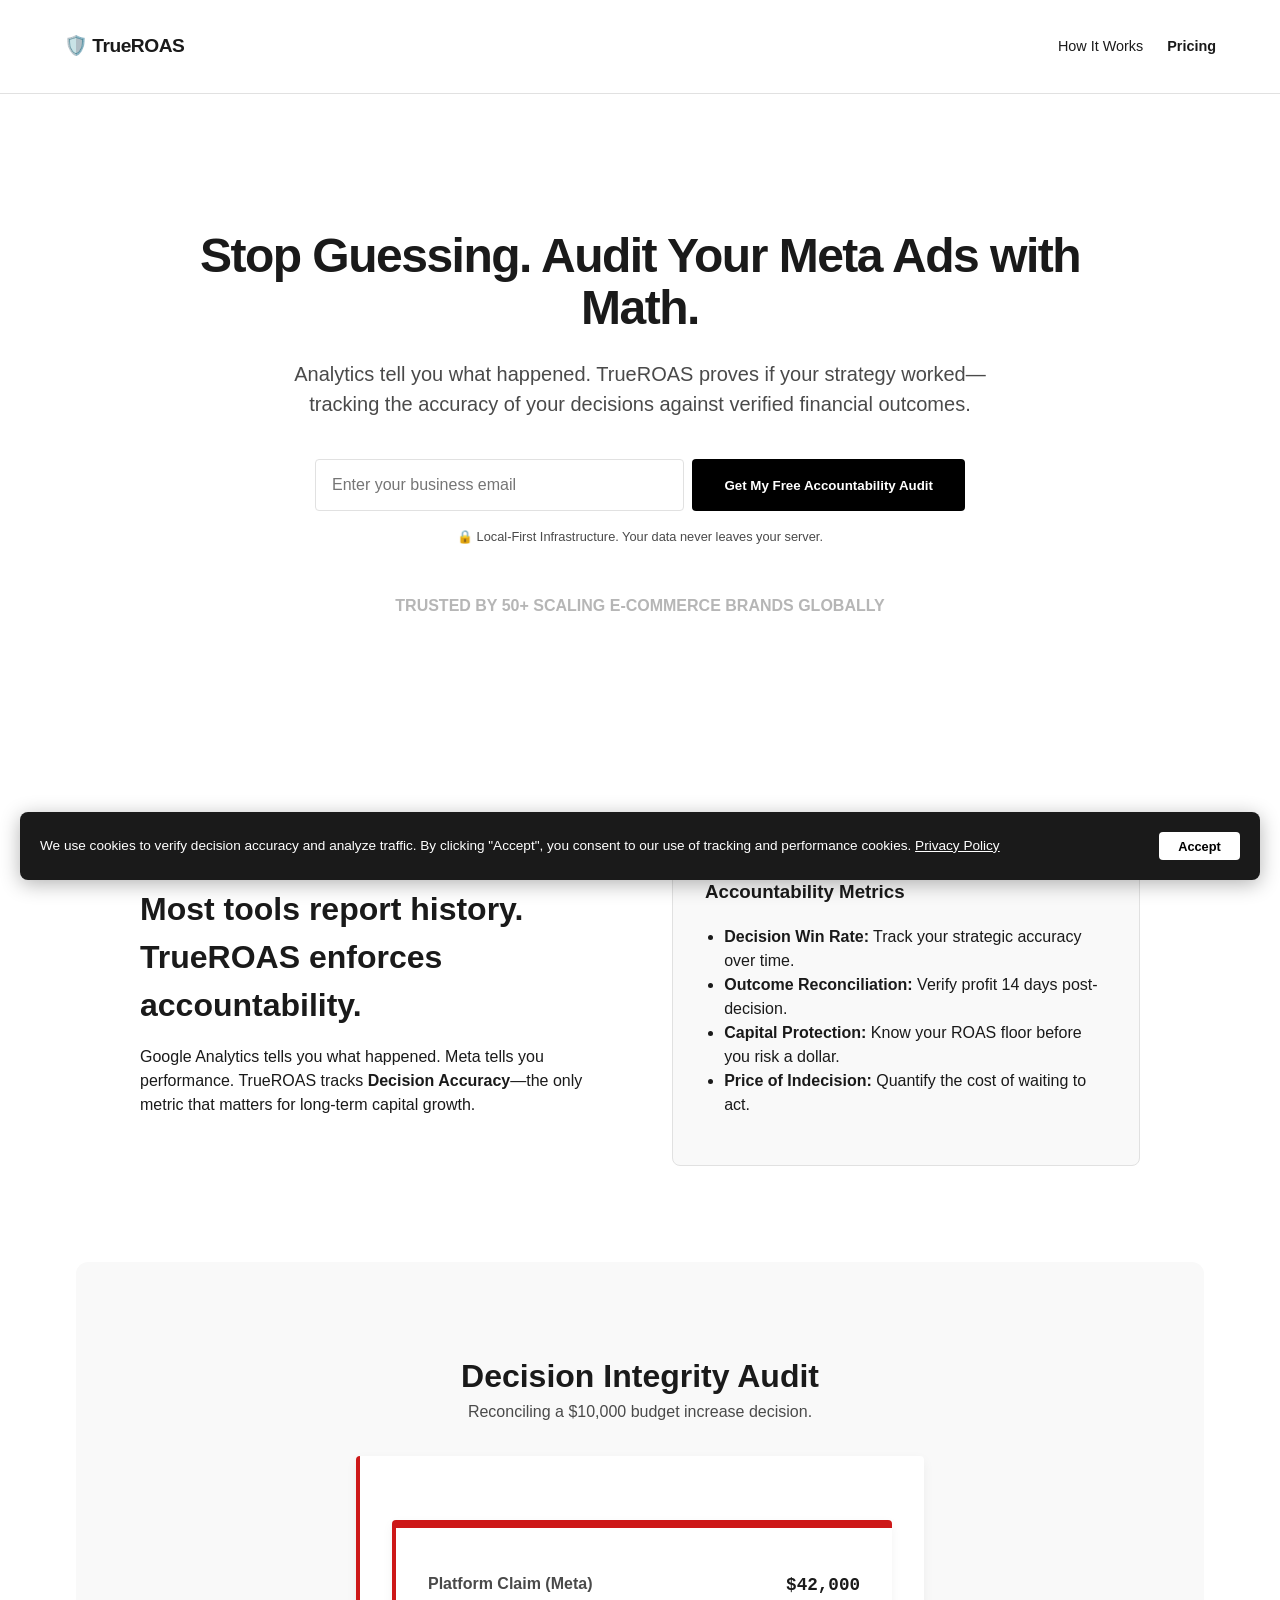
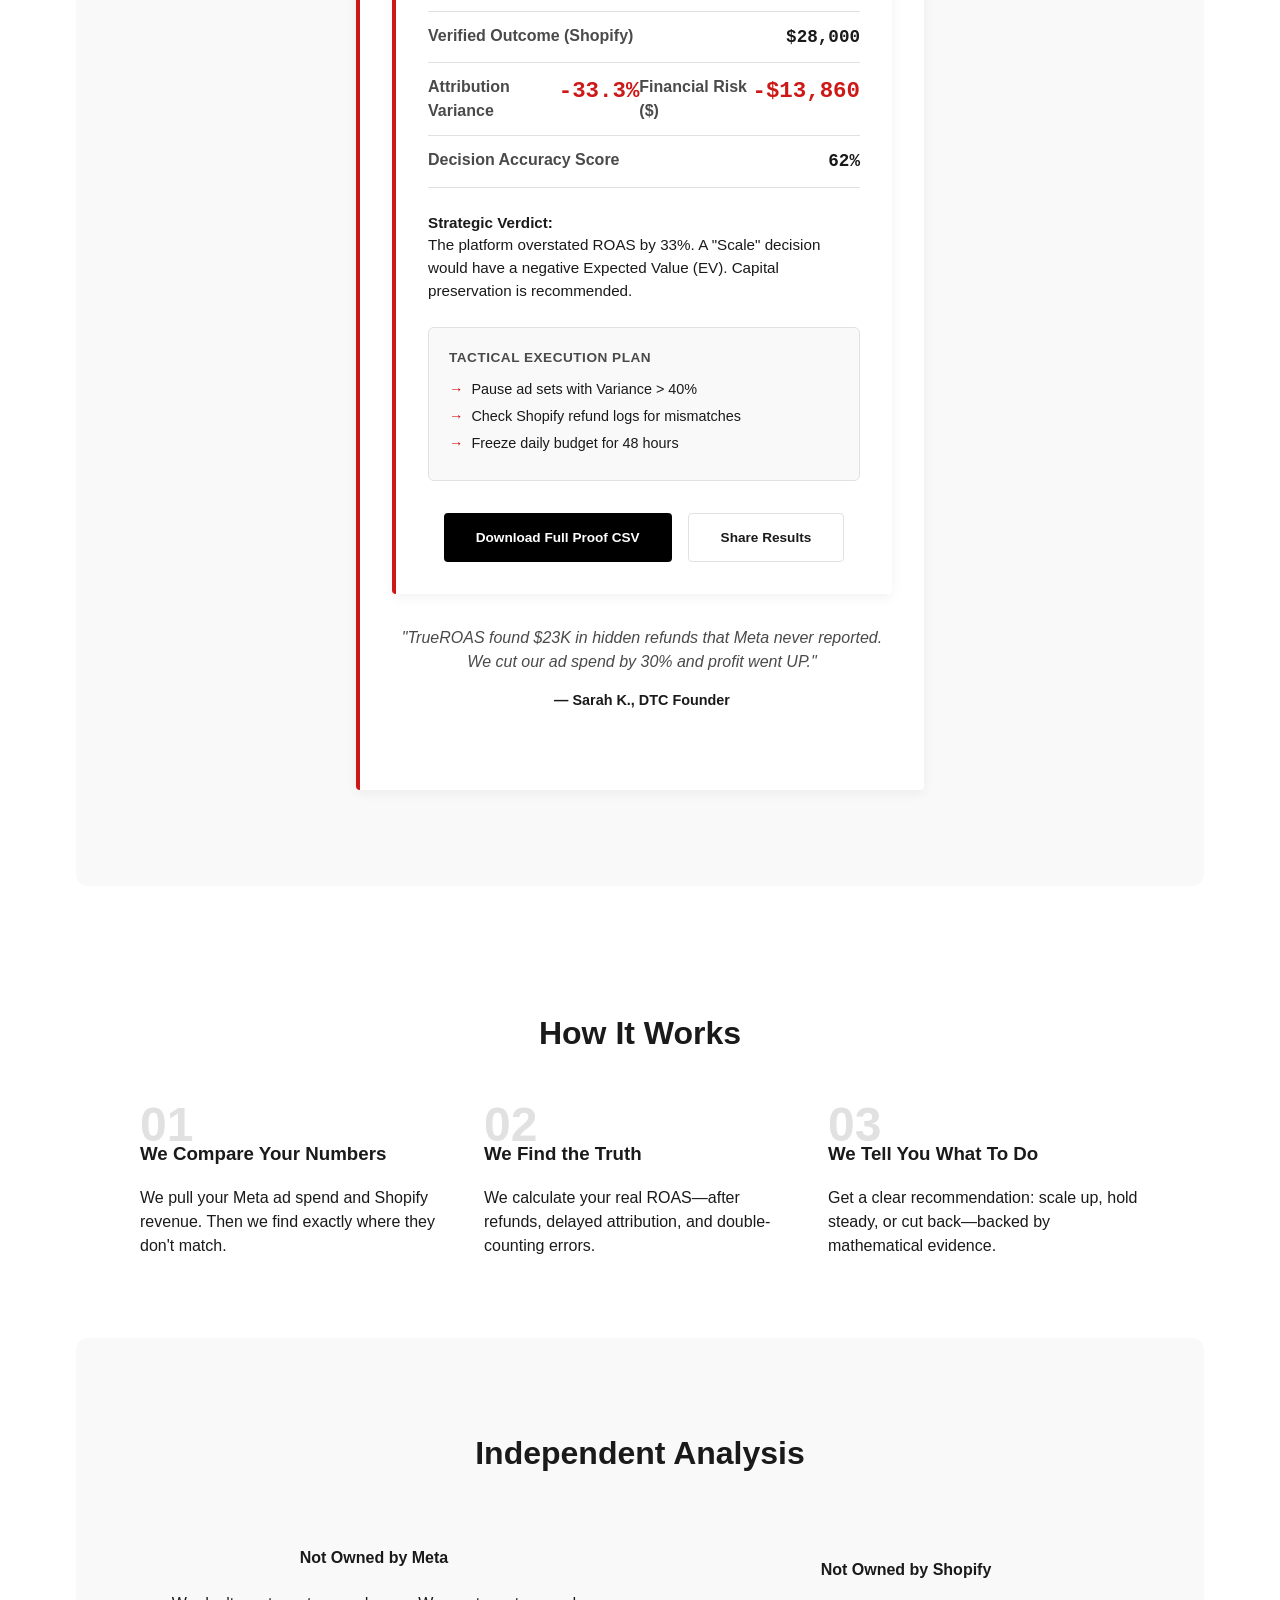
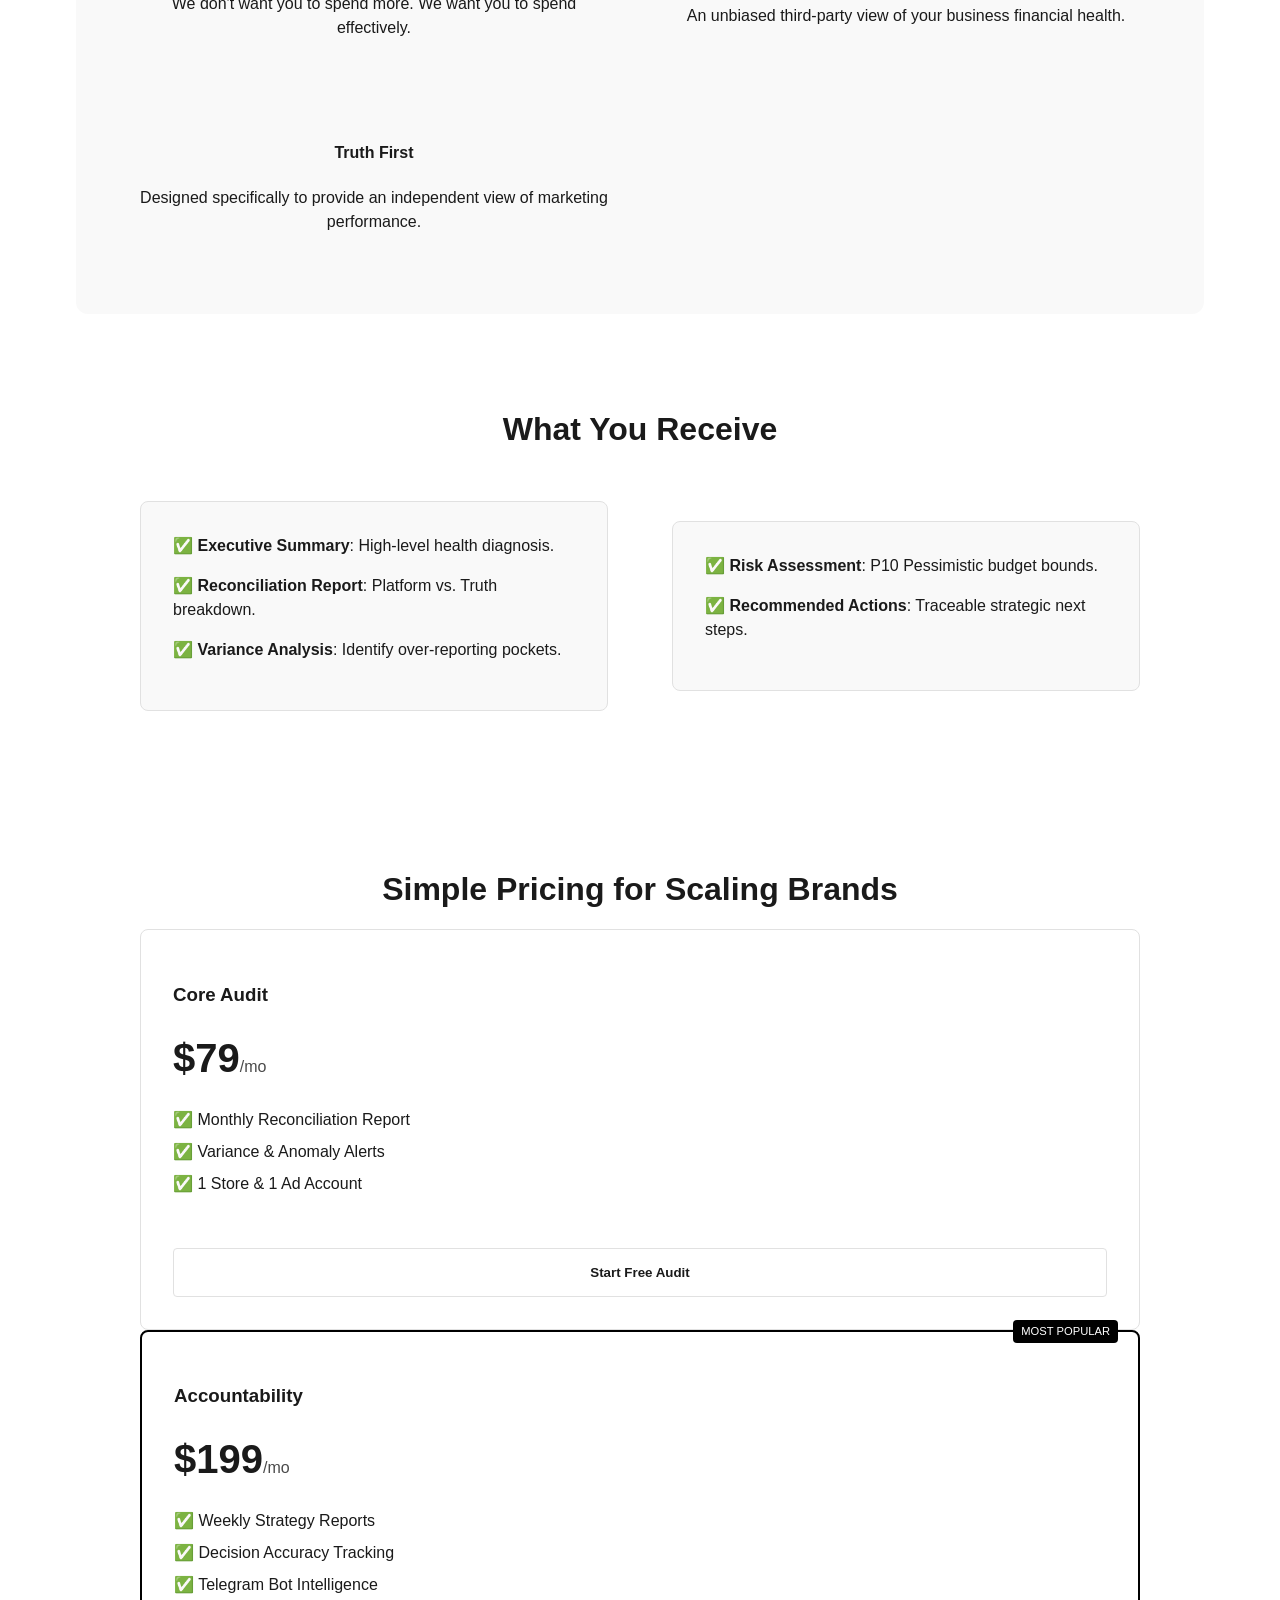
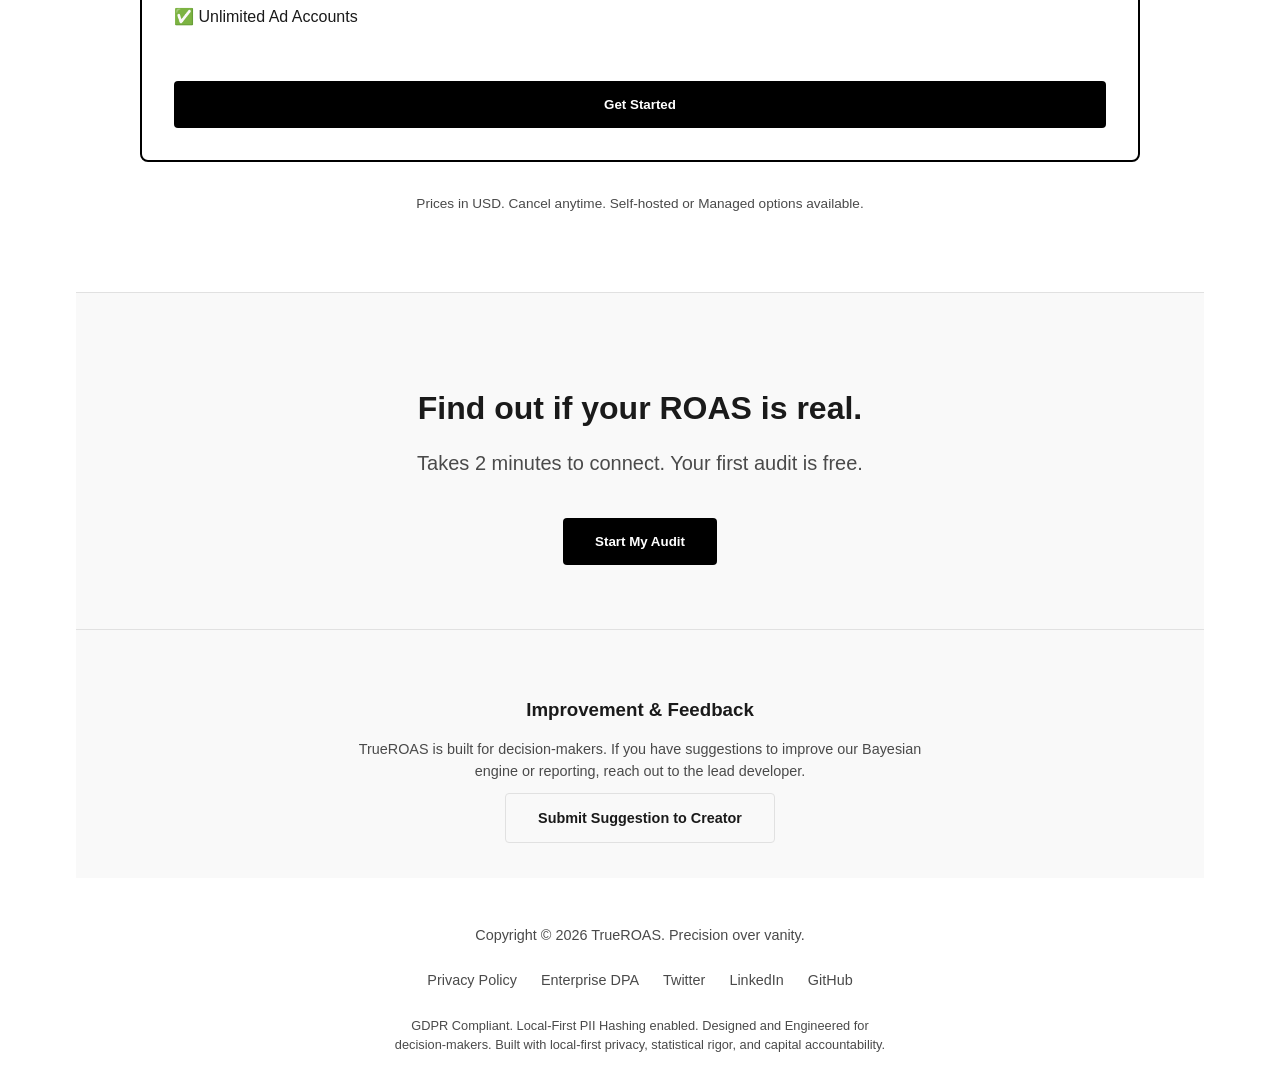
==== index.html @ 0bc37738 "Update TrueROAS v1.2" ====
<!DOCTYPE html>
<html lang="en">
<head>
    <meta charset="UTF-8">
    <meta name="viewport" content="width=device-width, initial-scale=1.0">
    <title>TrueROAS | Verify Your Strategic Decisions</title>
    <!-- Analytics: Plausible/GA Placeholder -->
    <script defer data-domain="trueroas.com" src="https://plausible.io/js/script.js"></script>
    <style>
        :root {
            --bg: #ffffff;
            --text: #1a1a1a;
            --subtext: #4a4a4a;
            --primary: #000000;
            --accent: #cd1818;
            --border: #e1e1e1;
            --gray-light: #f9f9f9;
        }
        body {
            font-family: -apple-system, BlinkMacSystemFont, "Segoe UI", Roboto, Helvetica, Arial, sans-serif;
            line-height: 1.5;
            color: var(--text);
            margin: 0;
            padding: 0;
            -webkit-font-smoothing: antialiased;
        }
        header {
            padding: 2rem 5%;
            display: flex;
            justify-content: space-between;
            align-items: center;
            border-bottom: 1px solid var(--border);
        }
        .logo { font-weight: 800; font-size: 1.2rem; letter-spacing: -0.5px; }
        section { padding: 4rem 5%; max-width: 1000px; margin: 0 auto; }
        
        /* Hero */
        .hero { text-align: center; padding: 6rem 5%; }
        h1 { font-size: 3rem; font-weight: 800; letter-spacing: -1.5px; line-height: 1.1; margin-bottom: 1.5rem; }
        .subheadline { font-size: 1.25rem; color: var(--subtext); max-width: 700px; margin: 0 auto 2.5rem; }

        /* CTA Form Styles */
        .cta-form { display: flex; gap: 0.5rem; justify-content: center; max-width: 650px; margin: 0 auto; flex-wrap: wrap; }
        .cta-form input { padding: 1rem; border: 1px solid var(--border); border-radius: 4px; flex: 1; min-width: 280px; font-size: 1rem; }
        .btn { padding: 1rem 2rem; font-weight: 600; text-decoration: none; border-radius: 4px; transition: all 0.2s; border: none; cursor: pointer; }
        .btn-primary { background: var(--primary); color: white; }
        .btn-secondary { border: 1px solid var(--border); color: var(--text); background: transparent; }
        .btn:disabled { opacity: 0.5; cursor: not-allowed; }
        .trust-line { font-size: 0.8rem; color: var(--subtext); margin-top: 1rem; }

        /* Trusted Logos */
        .logos-grid { display: flex; gap: 3rem; justify-content: center; align-items: center; opacity: 0.4; margin: 3rem 0; flex-wrap: wrap; font-weight: 700; color: var(--subtext); }
        
        /* Problem/Solution */
        .grid { display: grid; grid-template-columns: 1fr 1fr; gap: 4rem; align-items: center; }
        .card { background: var(--gray-light); padding: 2rem; border-radius: 8px; border: 1px solid var(--border); }
        h2 { font-size: 2rem; font-weight: 700; margin-bottom: 1rem; }
        
        /* Audit Sample */
        .audit-box { border-left: 4px solid var(--accent); padding-left: 2rem; margin: 2rem 0; }
        .metric-row { display: flex; justify-content: space-between; padding: 0.75rem 0; border-bottom: 1px solid var(--border); }
        .metric-label { font-weight: 600; color: var(--subtext); }
        .metric-value { font-family: monospace; font-size: 1.1rem; font-weight: 700; }
        .risk-medium { color: #b45309; }

        /* How it works */
        .steps { display: grid; grid-template-columns: repeat(auto-fit, minmax(250px, 1fr)); gap: 2rem; }
        .step { position: relative; }
        .step-num { font-weight: 800; color: var(--border); font-size: 3rem; position: absolute; top: -1rem; left: 0; z-index: -1; }
        .step-content { padding-top: 1rem; }

        /* Footer */
        .final-cta { text-align: center; background: var(--gray-light); border-top: 1px solid var(--border); }
        footer { text-align: center; padding: 2rem; color: var(--subtext); font-size: 0.9rem; }

        /* Pricing */
        .pricing-card { border: 1px solid var(--border); padding: 2rem; border-radius: 8px; text-align: left; }
        .pricing-card.featured { border: 2px solid var(--primary); position: relative; }
        .badge { background: var(--primary); color: white; padding: 0.2rem 0.5rem; font-size: 0.7rem; border-radius: 4px; position: absolute; top: -12px; right: 20px; }
        .price { font-size: 2.5rem; font-weight: 800; margin: 1rem 0; }
        .price span { font-size: 1rem; font-weight: 400; color: var(--subtext); }

        /* Tactical Steps Card */
        .tactical-card { background: var(--gray-light); padding: 1.25rem; border-radius: 6px; margin-top: 1.5rem; border: 1px solid var(--border); text-align: left; }
        .tactical-card h4 { margin: 0 0 0.75rem 0; font-size: 0.85rem; text-transform: uppercase; letter-spacing: 0.5px; color: var(--subtext); }
        .tactical-list { list-style: none; padding: 0; margin: 0; }
        .tactical-list li { margin-bottom: 0.5rem; font-size: 0.9rem; display: flex; gap: 0.5rem; line-height: 1.3; }
        .tactical-list li::before { content: "→"; color: var(--accent); font-weight: bold; }

        @media (max-width: 768px) {
            h1 { font-size: 2.2rem; }
            .grid { grid-template-columns: 1fr; gap: 2rem; }
            section { padding: 3rem 5%; }
            .cta-form { flex-direction: column; }
            .cta-form input { flex: 1 1 100%; }
        }

        /* Export Modal */
        .modal {
            display: none;
            position: fixed;
            z-index: 1000;
            left: 0;
            top: 0;
            width: 100%;
            height: 100%;
            background-color: rgba(0,0,0,0.6);
            align-items: center;
            justify-content: center;
            backdrop-filter: blur(4px);
        }
        .modal-content {
            background-color: var(--bg);
            max-width: 400px;
            width: 90%;
            padding: 2rem;
            border-radius: 8px;
            box-shadow: 0 10px 25px rgba(0,0,0,0.2);
        }
        .modal-content h3 { margin-top: 0; margin-bottom: 0.5rem; }
        .modal-content select {
            width: 100%;
            padding: 0.8rem;
            margin: 1.5rem 0;
            border: 1px solid var(--border);
            border-radius: 4px;
            font-size: 1rem;
        }
        /* Cookie Consent UI */
        .cookie-banner {
            position: fixed;
            bottom: 20px;
            left: 20px;
            right: 20px;
            background: #1a1a1a;
            color: #fff;
            padding: 1.25rem;
            border-radius: 8px;
            display: none;
            z-index: 2000;
            justify-content: space-between;
            align-items: center;
            box-shadow: 0 4px 20px rgba(0,0,0,0.3);
        }
    </style>
</head>
<body>
    <header>
        <div class="logo">🛡️ TrueROAS</div>
        <nav style="display: flex; gap: 1.5rem; align-items: center;">
            <a href="#how-it-works" style="text-decoration: none; color: var(--text); font-size: 0.9rem;">How It Works</a>
            <a href="#pricing" style="text-decoration: none; color: var(--text); font-weight: 600; font-size: 0.9rem;">Pricing</a>
        </nav>
    </header>

    <!-- SECTION 1: HERO -->
    <section class="hero">
        <h1 id="hero-headline">Can You Prove Your Last Scaling Decision Was Right?</h1>
        <p class="subheadline">Analytics tell you what happened. TrueROAS proves if your strategy worked—tracking the accuracy of your decisions against verified financial outcomes.</p>
        
        <form class="cta-form" onsubmit="handleLead(event)">
            <input type="email" id="leadEmail" placeholder="Enter your business email" required>
            <button type="submit" class="btn btn-primary">Get My Free Accountability Audit</button>
        </form>
        <p class="trust-line">🔒 Local-First Infrastructure. Your data never leaves your server.</p>

        <div class="logos-grid">
            <span>TRUSTED BY 50+ SCALING E-COMMERCE BRANDS GLOBALLY</span>
        </div>
    </section>

    <!-- SECTION 2 & 3: PROBLEM/SOLUTION -->
    <section>
        <div class="grid">
            <div>
                <h2>Most tools report history.<br>TrueROAS enforces accountability.</h2>
                <p>Google Analytics tells you what happened. Meta tells you performance. TrueROAS tracks <strong>Decision Accuracy</strong>—the only metric that matters for long-term capital growth.</p>
            </div>
            <div class="card">
                <h3>Accountability Metrics</h3>
                <ul style="padding-left: 1.2rem;">
                    <li><strong>Decision Win Rate:</strong> Track your strategic accuracy over time.</li>
                    <li><strong>Outcome Reconciliation:</strong> Verify profit 14 days post-decision.</li>
                    <li><strong>Capital Protection:</strong> Know your ROAS floor before you risk a dollar.</li>
                    <li><strong>Price of Indecision:</strong> Quantify the cost of waiting to act.</li>
                </ul>
            </div>
        </div>
    </section>

    <!-- SECTION 4: SAMPLE RECONCILIATION -->
    <section style="background: var(--gray-light); border-radius: 12px; margin-top: 2rem; margin-bottom: 2rem;">
        <h2 style="text-align: center;">Decision Integrity Audit</h2>
        <p style="text-align: center; color: var(--subtext); margin-top: -1rem; margin-bottom: 2rem;">Reconciling a $10,000 budget increase decision.</p>
        <div class="audit-box" style="max-width: 500px; margin: 2rem auto; background: white; padding: 2rem; border-radius: 4px; box-shadow: 0 4px 12px rgba(0,0,0,0.05);">
        <div id="auditBox" class="audit-box" style="max-width: 500px; margin: 2rem auto; background: white; padding: 2rem; border-radius: 4px; box-shadow: 0 4px 12px rgba(0,0,0,0.05); border-top: 8px solid var(--accent);">
            <div class="metric-row">
                <span class="metric-label">Platform Claim (Meta)</span>
                <span class="metric-value">$42,000</span>
            </div>
            <div class="metric-row">
                <span class="metric-label">Verified Outcome (Shopify)</span>
                <span class="metric-value">$28,000</span>
            </div>
            <div class="metric-row">
                <span class="metric-label">Attribution Variance</span>
                <span class="metric-value" style="color: var(--accent); font-size: 1.4rem;">-33.3%</span>
                <span class="metric-label">Financial Risk ($)</span>
                <span class="metric-value" style="color: var(--accent); font-size: 1.4rem;">-$13,860</span>
            </div>
            <div class="metric-row">
                <span class="metric-label">Decision Accuracy Score</span>
                <span class="metric-value">62%</span>
            </div>
            <div style="margin-top: 1.5rem; font-size: 0.95rem;">
                <strong>Strategic Verdict:</strong><br>
                The platform overstated ROAS by 33%. A "Scale" decision would have a negative Expected Value (EV). Capital preservation is recommended.
            </div>

            <div class="tactical-card">
                <h4>Tactical Execution Plan</h4>
                <ul class="tactical-list">
                    <li>Pause ad sets with Variance > 40%</li>
                    <li>Check Shopify refund logs for mismatches</li>
                    <li>Freeze daily budget for 48 hours</li>
                </ul>
            </div>

            <div style="margin-top: 2rem; display: flex; gap: 1rem; justify-content: center;">
                <button id="btnAudit" onclick="openExportModal(event, 'audit')" class="btn btn-primary" style="font-size: 0.85rem;">Download Full Proof CSV</button>
                <button onclick="shareAudit()" class="btn btn-secondary" style="font-size: 0.85rem; background: white;">Share Results</button>
            </div>
        </div>
        <div style="max-width: 600px; margin: 0 auto; text-align: center; padding-bottom: 2rem;">
            <p style="font-style: italic; color: var(--subtext);">"TrueROAS found $23K in hidden refunds that Meta never reported. We cut our ad spend by 30% and profit went UP."</p>
            <p style="font-weight: 600; font-size: 0.9rem;">— Sarah K., DTC Founder</p>
        </div>
    </section>

    <!-- SECTION 5: HOW IT WORKS -->
    <section>
        <h2 style="text-align: center; margin-bottom: 3rem;">How It Works</h2>
        <div class="steps">
            <div class="step">
                <span class="step-num">01</span>
                <div class="step-content">
                    <h3>We Compare Your Numbers</h3>
                    <p>We pull your Meta ad spend and Shopify revenue. Then we find exactly where they don't match.</p>
                </div>
            </div>
            <div class="step">
                <span class="step-num">02</span>
                <div class="step-content">
                    <h3>We Find the Truth</h3>
                    <p>We calculate your real ROAS—after refunds, delayed attribution, and double-counting errors.</p>
                </div>
            </div>
            <div class="step">
                <span class="step-num">03</span>
                <div class="step-content">
                    <h3>We Tell You What To Do</h3>
                    <p>Get a clear recommendation: scale up, hold steady, or cut back—backed by mathematical evidence.</p>
                </div>
            </div>
        </div>
    </section>

    <!-- SECTION: TRUST & INDEPENDENCE -->
    <section style="background: var(--gray-light); text-align: center; border-radius: 12px;">
        <h2>Independent Analysis</h2>
        <div class="grid" style="margin-top: 3rem;">
            <div>
                <h4>Not Owned by Meta</h4>
                <p>We don't want you to spend more. We want you to spend effectively.</p>
            </div>
            <div>
                <h4>Not Owned by Shopify</h4>
                <p>An unbiased third-party view of your business financial health.</p>
            </div>
            <div>
                <h4>Truth First</h4>
                <p>Designed specifically to provide an independent view of marketing performance.</p>
            </div>
        </div>
    </section>

    <!-- SECTION 6: WHAT YOU RECEIVE -->
    <section>
        <h2 style="text-align: center;">What You Receive</h2>
        <div class="grid" style="margin-top: 3rem;">
            <div class="card">
                <ul style="list-style: none; padding: 0; margin: 0;">
                    <li style="margin-bottom: 1rem;">✅ <strong>Executive Summary</strong>: High-level health diagnosis.</li>
                    <li style="margin-bottom: 1rem;">✅ <strong>Reconciliation Report</strong>: Platform vs. Truth breakdown.</li>
                    <li style="margin-bottom: 1rem;">✅ <strong>Variance Analysis</strong>: Identify over-reporting pockets.</li>
                </ul>
            </div>
            <div class="card">
                <ul style="list-style: none; padding: 0; margin: 0;">
                    <li style="margin-bottom: 1rem;">✅ <strong>Risk Assessment</strong>: P10 Pessimistic budget bounds.</li>
                    <li style="margin-bottom: 1rem;">✅ <strong>Recommended Actions</strong>: Traceable strategic next steps.</li>
                </ul>
            </div>
        </div>
    </section>

    <!-- SECTION: PRICING -->
    <section id="pricing" style="text-align: center;">
        <h2>Simple Pricing for Scaling Brands</h2>
        <div class="pricing-grid">
            <div class="pricing-card">
                <h3>Core Audit</h3>
                <div class="price">$79<span>/mo</span></div>
                <ul style="list-style: none; padding: 0; line-height: 2;">
                    <li>✅ Monthly Reconciliation Report</li>
                    <li>✅ Variance & Anomaly Alerts</li>
                    <li>✅ 1 Store & 1 Ad Account</li>
                </ul>
                <button onclick="createCheckoutSession('core')" class="btn btn-secondary" style="width: 100%; margin-top: 2rem;">Start Free Audit</button>
            </div>
            <div class="pricing-card featured">
                <div class="badge">MOST POPULAR</div>
                <h3>Accountability</h3>
                <div class="price">$199<span>/mo</span></div>
                <ul style="list-style: none; padding: 0; line-height: 2;">
                    <li>✅ Weekly Strategy Reports</li>
                    <li>✅ Decision Accuracy Tracking</li>
                    <li>✅ Telegram Bot Intelligence</li>
                    <li>✅ Unlimited Ad Accounts</li>
                </ul>
                <button onclick="createCheckoutSession('accountability')" class="btn btn-primary" style="width: 100%; margin-top: 2rem;">Get Started</button>
            </div>
        </div>
        <p style="margin-top: 2rem; color: var(--subtext); font-size: 0.85rem;">Prices in USD. Cancel anytime. Self-hosted or Managed options available.</p>
    </section>

    <!-- SECTION 7: FINAL CTA -->
    <section class="final-cta">
        <h2>Find out if your ROAS is real.</h2>
        <p class="subheadline">Takes 2 minutes to connect. Your first audit is free.</p>
        <button onclick="window.scrollTo({top: 0, behavior: 'smooth'})" class="btn btn-primary">Start My Audit</button>
    </section>

    <!-- SECTION: DEVELOPER FEEDBACK -->
    <section id="feedback" style="padding: 3rem 5%; text-align: center; border-top: 1px solid var(--border); background: var(--gray-light);">
        <h3 style="margin-bottom: 0.5rem;">Improvement & Feedback</h3>
        <p style="color: var(--subtext); font-size: 0.9rem; margin-bottom: 1.5rem; max-width: 600px; margin-left: auto; margin-right: auto;">
            TrueROAS is built for decision-makers. If you have suggestions to improve our Bayesian engine or reporting, reach out to the lead developer.
        </p>
        <a href="mailto:dev@trueroas.com?subject=TrueROAS%20Feature%20Suggestion" class="btn btn-secondary" style="font-size: 0.9rem;">Submit Suggestion to Creator</a>
    </section>

    <!-- GDPR Cookie Consent Banner -->
    <div id="cookieBanner" class="cookie-banner">
        <div style="font-size: 0.85rem; max-width: 80%;">
            We use cookies to verify decision accuracy and analyze traffic. By clicking "Accept", you consent to our use of tracking and performance cookies. 
            <a href="/privacy" style="color: #fff; text-decoration: underline;">Privacy Policy</a>
        </div>
        <button onclick="acceptCookies()" class="btn btn-primary" style="padding: 0.4rem 1.2rem; font-size: 0.8rem; background: #fff; color: #000;">Accept</button>
    </div>

    <footer>
        <p>Copyright © 2026 TrueROAS. Precision over vanity.</p>
        <div style="display: flex; gap: 1.5rem; justify-content: center; margin: 1.5rem 0;">
            <a href="/privacy" style="color: var(--subtext); text-decoration: none;">Privacy Policy</a>
            <a href="/dpa" style="color: var(--subtext); text-decoration: none;">Enterprise DPA</a>
            <a href="#" style="color: var(--subtext); text-decoration: none;">Twitter</a>
            <a href="#" style="color: var(--subtext); text-decoration: none;">LinkedIn</a>
            <a href="#" style="color: var(--subtext); text-decoration: none;">GitHub</a>
        </div>
        <p style="font-size: 0.8rem; color: var(--subtext); max-width: 500px; margin: 0 auto;">
            GDPR Compliant. Local-First PII Hashing enabled.
            Designed and Engineered for decision-makers. Built with local-first privacy, statistical rigor, and capital accountability.
        </p>
    </footer>

    <!-- Export Modal -->
    <div id="exportModal" class="modal">
        <div class="modal-content">
            <h3>Select Data Range</h3>
            <p style="color: var(--subtext); font-size: 0.9rem;">Choose the lookback period for your audit export.</p>
            <select id="exportDays">
                <option value="7">Last 7 Days</option>
                <option value="14">Last 14 Days</option>
                <option value="30">Last 30 Days</option>
                <option value="90" selected>Last 90 Days</option>
            </select>
            <div style="display: flex; gap: 1rem; justify-content: flex-end;">
                <button onclick="closeExportModal()" class="btn btn-secondary" style="padding: 0.6rem 1.2rem; cursor: pointer;">Cancel</button>
                <button id="confirmExport" class="btn btn-primary" style="padding: 0.6rem 1.2rem; cursor: pointer;">Download</button>
            </div>
        </div>
    </div>

    <script>
        // Simple A/B Testing Logic
        const variations = [
            "Can You Prove Your Last Scaling Decision Was Right?",
            "Stop Guessing. Audit Your Meta Ads with Math."
        ];
        const selectedVariant = Math.floor(Math.random() * variations.length);
        document.getElementById('hero-headline').innerText = variations[selectedVariant];
        
        if(window.plausible) {
            plausible('ABTest', { props: { variant: `v${selectedVariant + 1}` } });
        }

        const modal = document.getElementById('exportModal');
        const confirmBtn = document.getElementById('confirmExport');
        const daysSelect = document.getElementById('exportDays');
        let currentType = '';

        function openExportModal(e, type) {
            e.preventDefault();
            currentType = type;
            modal.style.display = 'flex';
        }

        function closeExportModal() {
            modal.style.display = 'none';
        }

        async function handleLead(e) {
            e.preventDefault();
            const emailInput = document.getElementById('leadEmail');
            const btn = e.target.querySelector('button');
            
            btn.disabled = true;
            btn.textContent = 'Processing...';

            try {
                const response = await fetch('/api/v1/leads/', {
                    method: 'POST',
                    headers: { 'Content-Type': 'application/json' },
                    body: JSON.stringify({ email: emailInput.value })
                });
                if (response.ok) {
                    const data = await response.json();
                    alert(data.message || "Success! Check your inbox for the connection link.");
                    // qualification logic
                    if (emailInput.value.includes('.agency') || emailInput.value.includes('ceo@')) {
                        console.log("High-intent enterprise lead detected.");
                    }
                } else {
                    throw new Error();
                }
            } catch (err) {
                alert("Connection failed. Please ensure the backend is running.");
            } finally {
                btn.disabled = false;
                btn.textContent = 'Run Decision Accountability Audit';
            }
        }

        confirmBtn.onclick = async () => {
            const days = daysSelect.value;
            const endpoint = currentType === 'audit' ? '/api/v1/export/detailed-audit-csv' : '/api/v1/export/meta-capi-csv';
            
            confirmBtn.disabled = true;
            confirmBtn.textContent = 'Generating...';

            try {
                const response = await fetch(`${endpoint}?days=${days}`);
                if (!response.ok) throw new Error('Export failed');
                
                const blob = await response.blob();
                const url = window.URL.createObjectURL(blob);
                const a = document.createElement('a');
                a.href = url;
                a.download = `trueroas-${currentType}-${days}d.csv`;
                document.body.appendChild(a);
                a.click();
                a.remove();
                closeExportModal();
            } catch (err) {
                alert("Export failed. Please ensure the backend is running and your tenant ID is valid.");
            } finally {
                confirmBtn.disabled = false;
                confirmBtn.textContent = 'Download';
            }
        };

        window.onclick = (event) => {
            if (event.target == modal) closeExportModal();
        };

        // Helper to generate a unique ID for new prospects
        function getOrCreateProspectId() {
            let prospectId = localStorage.getItem('trueroas_prospect_id');
            if (!prospectId) {
                prospectId = 'prospect_' + Math.random().toString(36).substring(2, 15);
                localStorage.setItem('trueroas_prospect_id', prospectId);
            }
            return prospectId;
        }

        async function createCheckoutSession(planType) {
            const tenantId = getOrCreateProspectId(); // Use a unique prospect ID
            try {
                const response = await fetch(`/api/v1/payments/create-checkout-session?plan_type=${planType}&tenant_id=${tenantId}`, {
                    method: 'POST',
                    headers: { 'Content-Type': 'application/json' }
                });
                if (response.ok) {
                    const data = await response.json();
                    window.location.href = data.url; // Redirect to Stripe Checkout
                } else {
                    const errorData = await response.json();
                    alert(`Failed to create checkout session: ${errorData.detail || 'Unknown error'}`);
                }
            } catch (error) {
                alert("Payment service temporarily unavailable. Please try again later.");
            }
        }

        async function shareAudit() {
            const auditSummary = `🛡️ TrueROAS Audit Finding:
- Meta ROAS: 4.2x
- Financial ROAS: 2.8x
- Variance: 33%
- Risk: MEDIUM

Recommendation: Investigate attribution overlap before increasing spend.

Tactical Plan:
1. Pause ad sets with Variance > 40%
2. Check Shopify refund logs
3. Freeze budget for 48h`;

            if (navigator.share) {
                try {
                    await navigator.share({
                        title: 'TrueROAS Audit Finding',
                        text: auditSummary,
                        url: window.location.href
                    });
                } catch (err) {
                    if (err.name !== 'AbortError') console.error('Share failed:', err);
                }
            } else {
                try {
                    await navigator.clipboard.writeText(auditSummary);
                    alert("Audit findings copied to clipboard!");
                } catch (err) {
                    alert("Could not copy to clipboard. Please copy the text manually.");
                }
            }
        }

        // Cookie Consent logic
        function acceptCookies() {
            localStorage.setItem('cookieConsent', 'true');
            document.getElementById('cookieBanner').style.display = 'none';
        }
        if (!localStorage.getItem('cookieConsent')) {
            document.getElementById('cookieBanner').style.display = 'flex';
        }
    </script>
</body>
</html>
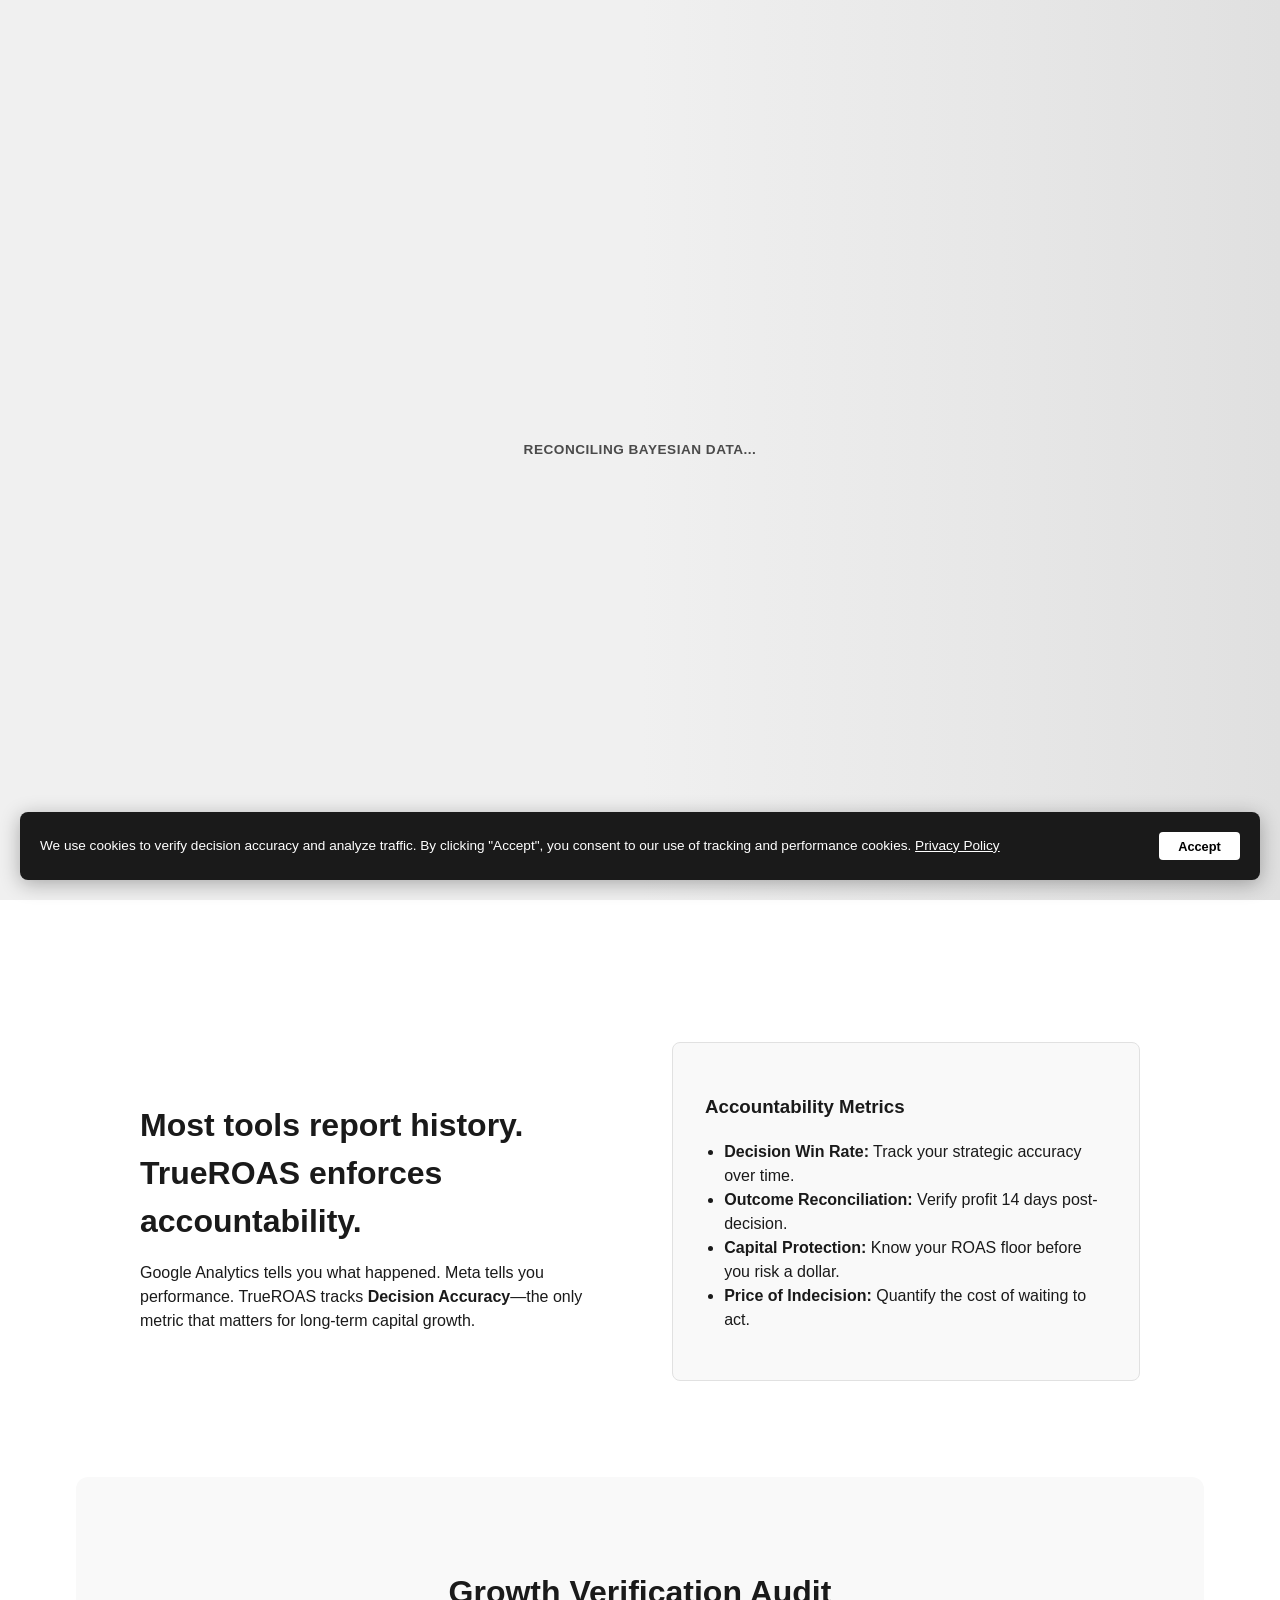
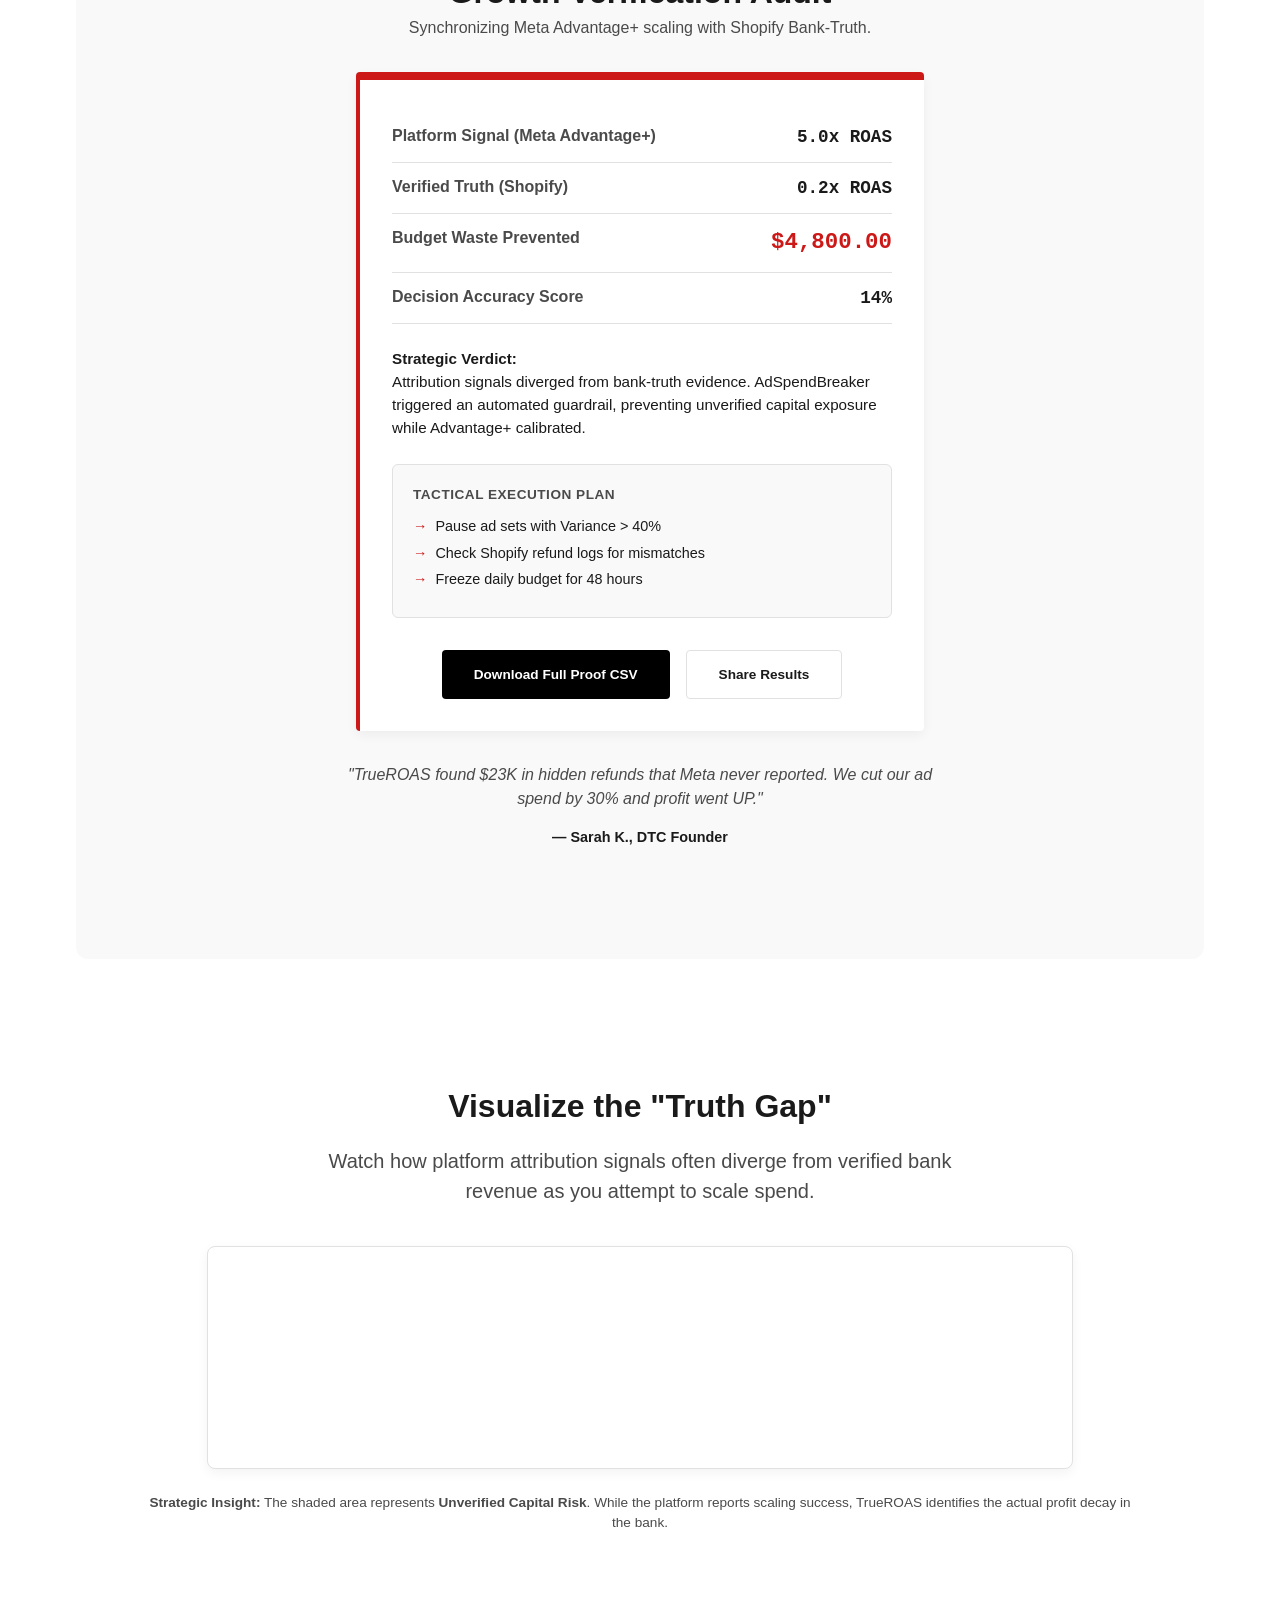
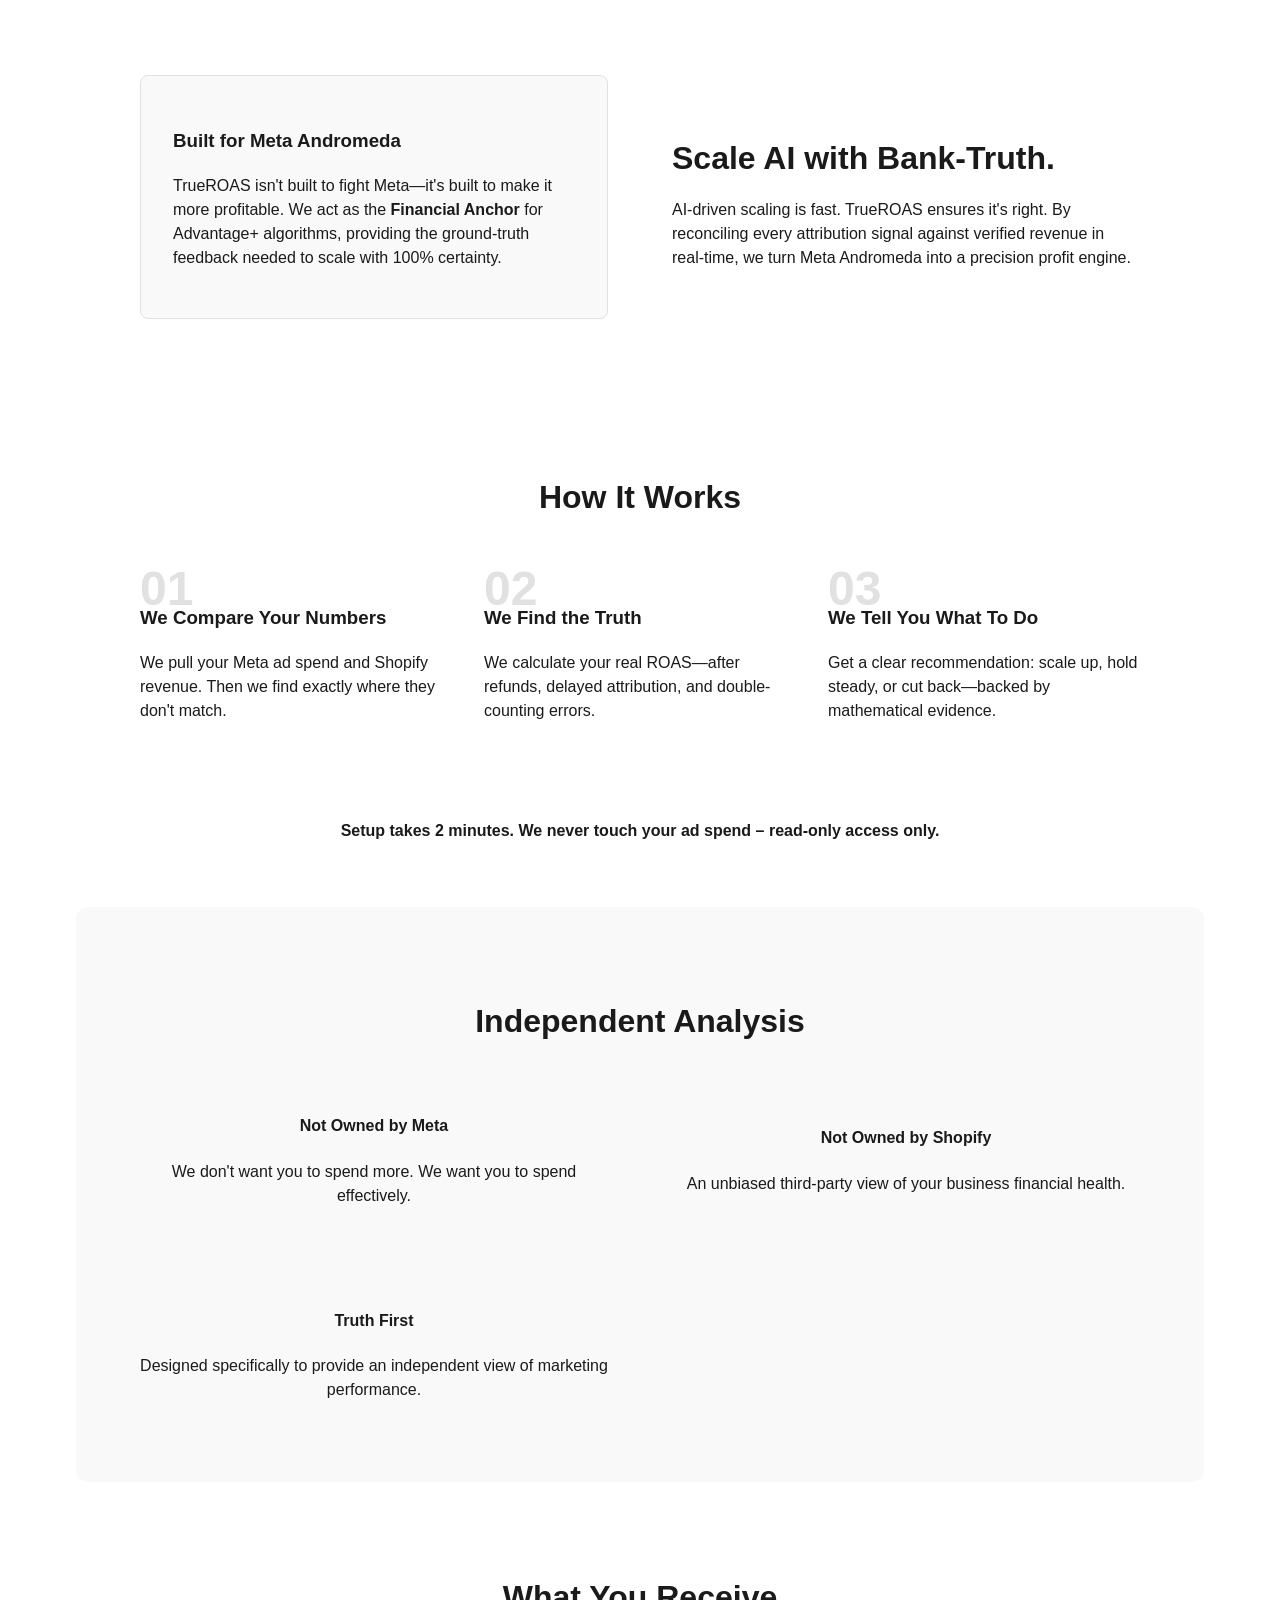
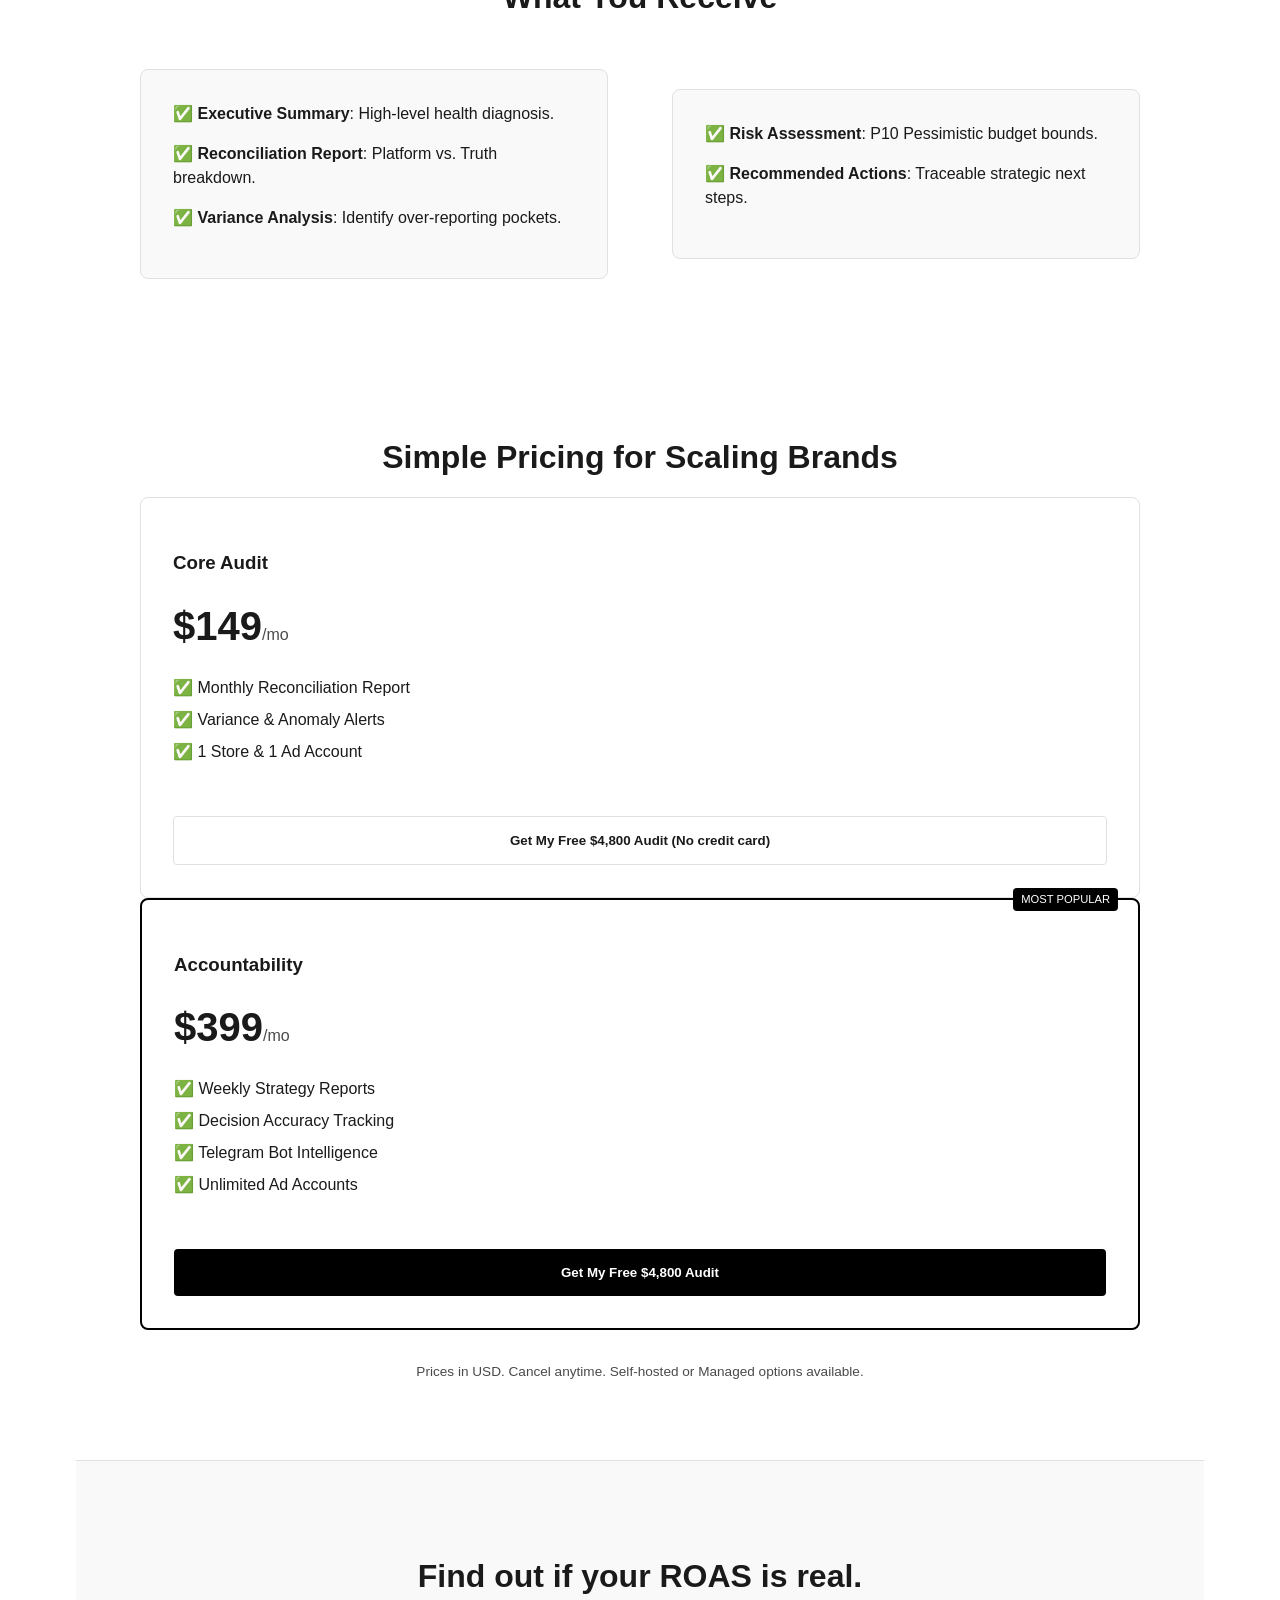
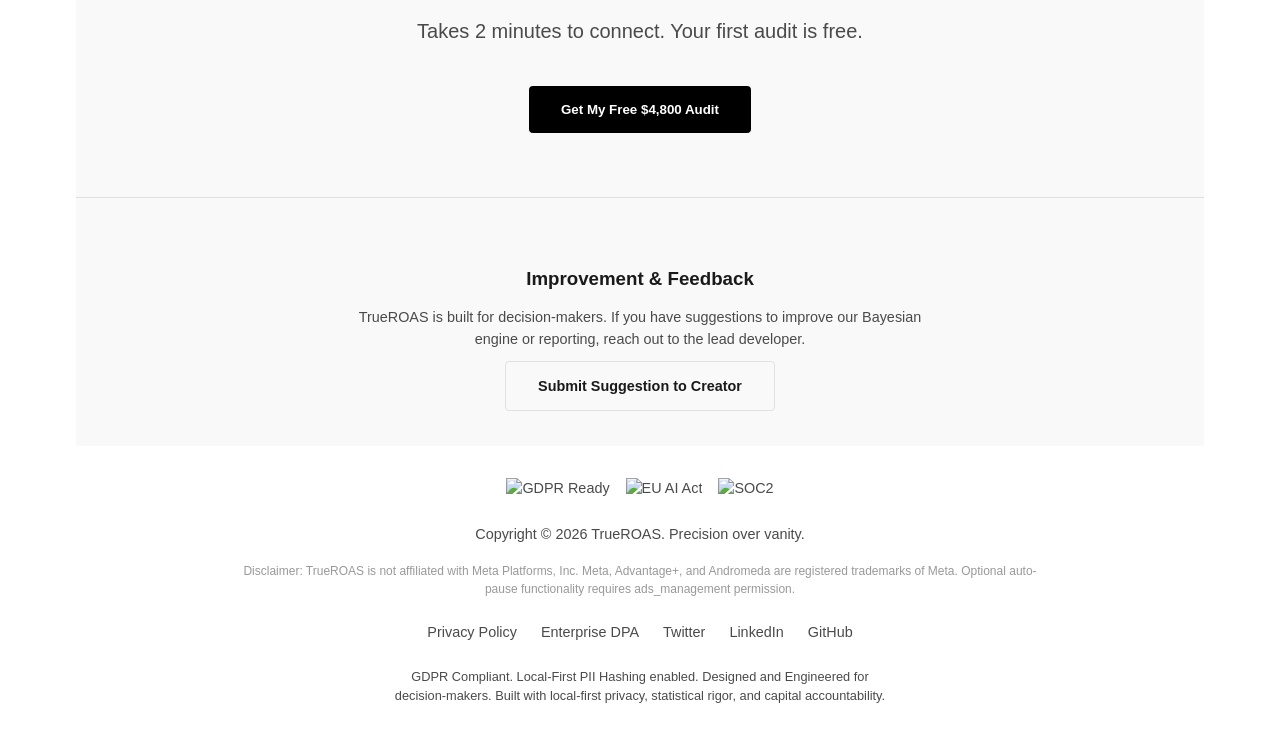
==== commit 67996713: "chore: remove obsolete debug scripts and error logs from root" ====
--- a/index.html
+++ b/index.html
@@ -6,6 +6,10 @@
     <title>TrueROAS | Verify Your Strategic Decisions</title>
     <!-- Analytics: Plausible/GA Placeholder -->
     <script defer data-domain="trueroas.com" src="https://plausible.io/js/script.js"></script>
+    <!-- Lightweight Charting: Chart.js -->
+    <script src="https://cdn.jsdelivr.net/npm/chart.js"></script>
+    <!-- Chart.js Annotation Plugin -->
+    <script src="https://cdn.jsdelivr.net/npm/chartjs-plugin-annotation@2.2.1"></script>
     <style>
         :root {
             --bg: #ffffff;
@@ -142,6 +146,24 @@
             align-items: center;
             box-shadow: 0 4px 20px rgba(0,0,0,0.3);
         }
+        /* Skeleton Loader Styles */
+        .skeleton-loader {
+            position: absolute;
+            top: 0; left: 0; right: 0; bottom: 0;
+            background: #f0f0f0;
+            display: flex;
+            align-items: center;
+            justify-content: center;
+            z-index: 10;
+            border-radius: 8px;
+        }
+        .skeleton-shimmer {
+            width: 100%; height: 100%;
+            background: linear-gradient(90deg, #f0f0f0 25%, #e0e0e0 50%, #f0f0f0 75%);
+            background-size: 200% 100%;
+            animation: shimmer 1.5s infinite;
+        }
+        @keyframes shimmer { 0% { background-position: 200% 0; } 100% { background-position: -200% 0; } }
     </style>
 </head>
 <body>
@@ -155,17 +177,25 @@
 
     <!-- SECTION 1: HERO -->
     <section class="hero">
-        <h1 id="hero-headline">Can You Prove Your Last Scaling Decision Was Right?</h1>
-        <p class="subheadline">Analytics tell you what happened. TrueROAS proves if your strategy worked—tracking the accuracy of your decisions against verified financial outcomes.</p>
+        <div style="background: var(--gray-light); color: var(--subtext); padding: 0.5rem 1rem; display: inline-block; border-radius: 4px; font-weight: 700; margin-bottom: 1.5rem; font-size: 0.8rem; border: 1px solid var(--border); text-transform: uppercase; letter-spacing: 0.05em;">
+            🛡️ Enterprise-Grade Decision Accountability
+        </div>
+        <h1 id="hero-headline">Scale Your Meta Ads Without The "Wait & See" Anxiety.</h1>
+        <p class="subheadline">Performance teams shouldn't have to guess if their ROAS is real. TrueROAS reconciles Meta's signals against your actual bank revenue in 0.08ms. <strong>No Black Box AI. No Hidden Fees. Just Math.</strong></p>
+
+        <div style="margin: 2rem 0; font-size: 2.5rem; font-weight: 900; color: #27ae60; margin-bottom: 0.5rem;">
+            Example Audit Result: $4,832 identified
+        </div>
+        <p style="font-size: 0.8rem; color: var(--subtext); margin-bottom: 2rem;">*Based on typical beta user results</p>
         
         <form class="cta-form" onsubmit="handleLead(event)">
             <input type="email" id="leadEmail" placeholder="Enter your business email" required>
-            <button type="submit" class="btn btn-primary">Get My Free Accountability Audit</button>
+            <button type="submit" class="btn btn-primary">Get My Free $4,800 Audit</button>
         </form>
         <p class="trust-line">🔒 Local-First Infrastructure. Your data never leaves your server.</p>
 
         <div class="logos-grid">
-            <span>TRUSTED BY 50+ SCALING E-COMMERCE BRANDS GLOBALLY</span>
+            <span>✅ Now accepting early access applications</span>
         </div>
     </section>
 
@@ -190,31 +220,28 @@
 
     <!-- SECTION 4: SAMPLE RECONCILIATION -->
     <section style="background: var(--gray-light); border-radius: 12px; margin-top: 2rem; margin-bottom: 2rem;">
-        <h2 style="text-align: center;">Decision Integrity Audit</h2>
-        <p style="text-align: center; color: var(--subtext); margin-top: -1rem; margin-bottom: 2rem;">Reconciling a $10,000 budget increase decision.</p>
-        <div class="audit-box" style="max-width: 500px; margin: 2rem auto; background: white; padding: 2rem; border-radius: 4px; box-shadow: 0 4px 12px rgba(0,0,0,0.05);">
+        <h2 style="text-align: center;">Growth Verification Audit</h2>
+        <p style="text-align: center; color: var(--subtext); margin-top: -1rem; margin-bottom: 2rem;">Synchronizing Meta Advantage+ scaling with Shopify Bank-Truth.</p>
         <div id="auditBox" class="audit-box" style="max-width: 500px; margin: 2rem auto; background: white; padding: 2rem; border-radius: 4px; box-shadow: 0 4px 12px rgba(0,0,0,0.05); border-top: 8px solid var(--accent);">
             <div class="metric-row">
-                <span class="metric-label">Platform Claim (Meta)</span>
-                <span class="metric-value">$42,000</span>
+                <span class="metric-label">Platform Signal (Meta Advantage+)</span>
+                <span class="metric-value">5.0x ROAS</span>
             </div>
             <div class="metric-row">
-                <span class="metric-label">Verified Outcome (Shopify)</span>
-                <span class="metric-value">$28,000</span>
+                <span class="metric-label">Verified Truth (Shopify)</span>
+                <span class="metric-value">0.2x ROAS</span>
             </div>
             <div class="metric-row">
-                <span class="metric-label">Attribution Variance</span>
-                <span class="metric-value" style="color: var(--accent); font-size: 1.4rem;">-33.3%</span>
-                <span class="metric-label">Financial Risk ($)</span>
-                <span class="metric-value" style="color: var(--accent); font-size: 1.4rem;">-$13,860</span>
+                <span class="metric-label">Budget Waste Prevented</span>
+                <span class="metric-value" style="color: var(--accent); font-size: 1.4rem;">$4,800.00</span>
             </div>
             <div class="metric-row">
                 <span class="metric-label">Decision Accuracy Score</span>
-                <span class="metric-value">62%</span>
+                <span class="metric-value">14%</span>
             </div>
             <div style="margin-top: 1.5rem; font-size: 0.95rem;">
                 <strong>Strategic Verdict:</strong><br>
-                The platform overstated ROAS by 33%. A "Scale" decision would have a negative Expected Value (EV). Capital preservation is recommended.
+                Attribution signals diverged from bank-truth evidence. AdSpendBreaker triggered an automated guardrail, preventing unverified capital exposure while Advantage+ calibrated.
             </div>
 
             <div class="tactical-card">
@@ -234,6 +261,39 @@
         <div style="max-width: 600px; margin: 0 auto; text-align: center; padding-bottom: 2rem;">
             <p style="font-style: italic; color: var(--subtext);">"TrueROAS found $23K in hidden refunds that Meta never reported. We cut our ad spend by 30% and profit went UP."</p>
             <p style="font-weight: 600; font-size: 0.9rem;">— Sarah K., DTC Founder</p>
+        </div>
+    </section>
+
+    <!-- SECTION: TRUTH GAP CHART -->
+    <section style="text-align: center;">
+        <h2>Visualize the "Truth Gap"</h2>
+        <p class="subheadline">Watch how platform attribution signals often diverge from verified bank revenue as you attempt to scale spend.</p>
+        <div style="max-width: 800px; margin: 0 auto; background: white; padding: 2rem; border-radius: 8px; border: 1px solid var(--border); box-shadow: 0 4px 12px rgba(0,0,0,0.05);">
+            <div class="chart-wrapper">
+                <div id="chartLoader" class="skeleton-loader">
+                    <div class="skeleton-shimmer"></div>
+                    <div style="position: absolute; color: var(--subtext); font-weight: 600; font-size: 0.85rem; letter-spacing: 0.5px;">RECONCILING BAYESIAN DATA...</div>
+                </div>
+                <canvas id="truthGapChart"></canvas>
+            </div>
+        </div>
+        <p style="font-size: 0.85rem; color: var(--subtext); margin-top: 1.5rem;">
+            <strong>Strategic Insight:</strong> The shaded area represents <strong>Unverified Capital Risk</strong>. 
+            While the platform reports scaling success, TrueROAS identifies the actual profit decay in the bank.
+        </p>
+    </section>
+
+    <!-- SECTION: SYNERGY -->
+    <section>
+        <div class="grid">
+            <div class="card">
+                <h3>Built for Meta Andromeda</h3>
+                <p>TrueROAS isn't built to fight Meta—it's built to make it more profitable. We act as the <strong>Financial Anchor</strong> for Advantage+ algorithms, providing the ground-truth feedback needed to scale with 100% certainty.</p>
+            </div>
+            <div>
+                <h2>Scale AI with Bank-Truth.</h2>
+                <p>AI-driven scaling is fast. TrueROAS ensures it's right. By reconciling every attribution signal against verified revenue in real-time, we turn Meta Andromeda into a precision profit engine.</p>
+            </div>
         </div>
     </section>
 
@@ -264,6 +324,9 @@
             </div>
         </div>
     </section>
+    <div style="text-align: center; margin-bottom: 4rem;">
+        <p style="font-weight: 600; color: var(--text);">Setup takes 2 minutes. We never touch your ad spend – read-only access only.</p>
+    </div>
 
     <!-- SECTION: TRUST & INDEPENDENCE -->
     <section style="background: var(--gray-light); text-align: center; border-radius: 12px;">
@@ -310,25 +373,25 @@
         <div class="pricing-grid">
             <div class="pricing-card">
                 <h3>Core Audit</h3>
-                <div class="price">$79<span>/mo</span></div>
+                <div class="price">$149<span>/mo</span></div>
                 <ul style="list-style: none; padding: 0; line-height: 2;">
                     <li>✅ Monthly Reconciliation Report</li>
                     <li>✅ Variance & Anomaly Alerts</li>
                     <li>✅ 1 Store & 1 Ad Account</li>
                 </ul>
-                <button onclick="createCheckoutSession('core')" class="btn btn-secondary" style="width: 100%; margin-top: 2rem;">Start Free Audit</button>
+                <button onclick="createCheckoutSession('core')" class="btn btn-secondary" style="width: 100%; margin-top: 2rem;">Get My Free $4,800 Audit (No credit card)</button>
             </div>
             <div class="pricing-card featured">
                 <div class="badge">MOST POPULAR</div>
                 <h3>Accountability</h3>
-                <div class="price">$199<span>/mo</span></div>
+                <div class="price">$399<span>/mo</span></div>
                 <ul style="list-style: none; padding: 0; line-height: 2;">
                     <li>✅ Weekly Strategy Reports</li>
                     <li>✅ Decision Accuracy Tracking</li>
                     <li>✅ Telegram Bot Intelligence</li>
                     <li>✅ Unlimited Ad Accounts</li>
                 </ul>
-                <button onclick="createCheckoutSession('accountability')" class="btn btn-primary" style="width: 100%; margin-top: 2rem;">Get Started</button>
+                <button onclick="createCheckoutSession('accountability')" class="btn btn-primary" style="width: 100%; margin-top: 2rem;">Get My Free $4,800 Audit</button>
             </div>
         </div>
         <p style="margin-top: 2rem; color: var(--subtext); font-size: 0.85rem;">Prices in USD. Cancel anytime. Self-hosted or Managed options available.</p>
@@ -338,7 +401,7 @@
     <section class="final-cta">
         <h2>Find out if your ROAS is real.</h2>
         <p class="subheadline">Takes 2 minutes to connect. Your first audit is free.</p>
-        <button onclick="window.scrollTo({top: 0, behavior: 'smooth'})" class="btn btn-primary">Start My Audit</button>
+        <button onclick="window.scrollTo({top: 0, behavior: 'smooth'})" class="btn btn-primary">Get My Free $4,800 Audit</button>
     </section>
 
     <!-- SECTION: DEVELOPER FEEDBACK -->
@@ -360,7 +423,15 @@
     </div>
 
     <footer>
+        <div style="display: flex; gap: 1rem; justify-content: center; margin-bottom: 1.5rem; flex-wrap: wrap;">
+            <img src="https://img.shields.io/badge/GDPR-Article%2025-brightgreen" alt="GDPR Ready">
+            <img src="https://img.shields.io/badge/EU%20AI%20Act-High%20Risk%20Compliant-blue" alt="EU AI Act">
+            <img src="https://img.shields.io/badge/SOC2-Type%20II%20In%20Progress-yellow" alt="SOC2">
+        </div>
         <p>Copyright © 2026 TrueROAS. Precision over vanity.</p>
+        <p style="font-size: 0.75rem; color: #999; margin: 1rem 0; max-width: 800px; margin-left: auto; margin-right: auto;">
+            Disclaimer: TrueROAS is not affiliated with Meta Platforms, Inc. Meta, Advantage+, and Andromeda are registered trademarks of Meta. Optional auto-pause functionality requires ads_management permission.
+        </p>
         <div style="display: flex; gap: 1.5rem; justify-content: center; margin: 1.5rem 0;">
             <a href="/privacy" style="color: var(--subtext); text-decoration: none;">Privacy Policy</a>
             <a href="/dpa" style="color: var(--subtext); text-decoration: none;">Enterprise DPA</a>
@@ -448,7 +519,7 @@
                 alert("Connection failed. Please ensure the backend is running.");
             } finally {
                 btn.disabled = false;
-                btn.textContent = 'Run Decision Accountability Audit';
+                btn.textContent = 'Get My Free $4,800 Audit';
             }
         }
 
@@ -555,6 +626,177 @@
         if (!localStorage.getItem('cookieConsent')) {
             document.getElementById('cookieBanner').style.display = 'flex';
         }
+
+        // Helper to create vertical gradients for the area chart
+        function createVGradient(ctx, colorStart, colorEnd) {
+            const chartArea = truthGapChart.chartArea;
+            if (!chartArea) return colorStart;
+            const gradient = ctx.canvas.getContext('2d').createLinearGradient(0, chartArea.bottom, 0, chartArea.top);
+            gradient.addColorStop(0, colorEnd);
+            gradient.addColorStop(1, colorStart);
+            return gradient;
+        }
+
+        const DEMO_DATA = {
+            labels: ['Day 1', 'Day 2', 'Day 3', 'Day 4', 'Day 5', 'Day 6', 'Day 7'],
+            meta_roas: [3.2, 3.8, 4.5, 4.2, 4.8, 5.1, 4.9],
+            true_roas: [3.1, 3.5, 3.2, 2.8, 3.0, 2.7, 2.4]
+        };
+
+        // Truth Gap Demo Chart initialization
+        const chartCtx = document.getElementById('truthGapChart').getContext('2d');
+        const truthGapChart = new Chart(chartCtx, {
+            type: 'line',
+            data: {
+                labels: [], // Coming from API
+                datasets: [{
+                    label: 'Meta Reported ROAS (Scaling Signal)',
+                    data: [],
+                    borderColor: '#1877F2',
+                    backgroundColor: 'transparent',
+                    borderWidth: 3,
+                    pointRadius: 4,
+                    fill: false,
+                    tension: 0.4,
+                    spanGaps: true // Connect data gaps
+                }, {
+                    label: 'Shopify Verified ROAS (Bank Truth)',
+                    data: [],
+                    borderColor: '#96bf48',
+                    backgroundColor: 'rgba(205, 24, 24, 0.15)', // Truth Gap (Risk Area) color
+                    borderWidth: 3,
+                    pointRadius: 4,
+                    fill: 0, // Fill area up to dataset index 0 (Meta)
+                    tension: 0.4,
+                    spanGaps: true // Connect data gaps
+                }]
+            },
+            options: {
+                responsive: true,
+                maintainAspectRatio: true,
+                animation: {
+                    duration: 2000,
+                    easing: 'easeInOutQuart',
+                    delay: (context) => {
+                        let delay = 0;
+                        if (context.type === 'data' && context.mode === 'default') {
+                            delay = context.dataIndex * 30 + context.datasetIndex * 100;
+                        }
+                        return delay;
+                    }
+                },
+                interaction: {
+                    mode: 'index',
+                    intersect: false,
+                },
+                plugins: {
+                    annotation: {
+                        annotations: {
+                            roasFloor: {
+                                type: 'line',
+                                yMin: 2.0, // Хамгийн бага ROAS босго утга
+                                yMax: 2.0,
+                                borderColor: 'rgba(205, 24, 24, 0.8)',
+                                borderWidth: 2,
+                                borderDash: [6, 6],
+                                label: {
+                                    display: true,
+                                    content: 'ROAS Floor (2.0x)',
+                                    position: 'end',
+                                    backgroundColor: 'rgba(205, 24, 24, 0.8)',
+                                    color: 'white',
+                                    font: { size: 10, weight: 'bold' }
+                                }
+                            }
+                        }
+                    },
+                    legend: { position: 'bottom', labels: { boxWidth: 12, font: { size: 12 } } },
+                    tooltip: {
+                        callbacks: {
+                            label: (context) => {
+                                let label = context.dataset.label || '';
+                                if (context.parsed.y === null || context.parsed.y === 0) return label + ': No Data';
+                                return label + ': ' + context.parsed.y.toFixed(2) + 'x';
+                            },
+                            footer: (tooltipItems) => {
+                                const index = tooltipItems[0].dataIndex;
+                                const datasets = tooltipItems[0].chart.data.datasets;
+                                const meta = datasets[0].data[index];
+                                const true_r = datasets[1].data[index];
+                                
+                                if (meta === null || true_r === null || meta === 0 || true_r === 0) {
+                                    return "Truth Gap: Insufficient data";
+                                }
+
+                                if (meta > 0) {
+                                    const gap = ((meta - true_r) / meta) * 100;
+                                    return `Truth Gap: ${gap.toFixed(1)}% variance`;
+                                }
+                            }
+                        }
+                    }
+                },
+                scales: {
+                    y: { 
+                        beginAtZero: true, 
+                        suggestedMax: 5,
+                        grace: '10%', // Дээд болон доод хэсэгт 10%-ийн зай авна
+                        title: { display: true, text: 'ROAS Value', font: { weight: 'bold' } } 
+                    },
+                    x: { grid: { display: false } }
+                }
+            }
+        });
+
+        async function updateChart(data) {
+            truthGapChart.data.labels = data.labels;
+            truthGapChart.data.datasets[0].data = data.meta_roas.map(v => v === 0 ? null : v);
+            truthGapChart.data.datasets[1].data = data.true_roas.map(v => v === 0 ? null : v);
+
+            // Trigger gradient creation after chart has layout
+            const avgVariance = data.meta_roas.reduce((acc, m, i) => acc + (m > 0 ? (m - data.true_roas[i]) / m : 0), 0) / data.meta_roas.length;
+            
+            const riskDataset = truthGapChart.data.datasets[1];
+            riskDataset.backgroundColor = avgVariance > 0.3 
+                ? createVGradient(chartCtx, 'rgba(205, 24, 24, 0.4)', 'rgba(205, 24, 24, 0.05)')
+                : createVGradient(chartCtx, 'rgba(150, 191, 72, 0.3)', 'rgba(150, 191, 72, 0.05)');
+
+            truthGapChart.update();
+        }
+
+        async function loadRealChartData() {
+            const loader = document.getElementById('chartLoader');
+            try {
+                // Show skeleton when loading starts
+                if (loader) loader.style.display = 'flex';
+
+                const controller = new AbortController();
+                const timeoutId = setTimeout(() => controller.abort(), 10000); // 10s timeout
+
+                const response = await fetch('/api/v1/analysis/truth-gap', { signal: controller.signal });
+                clearTimeout(timeoutId);
+
+                if (response.ok) {
+                    const data = await response.json();
+                    await updateChart(data);
+                } else {
+                    throw new Error(`Server returned ${response.status}`);
+                }
+            } catch (err) {
+                if (err.name === 'AbortError') {
+                    console.warn("Bayesian Engine timeout. Showing demo data.");
+                } else {
+                    console.warn("Backend unavailable. Reverting to demonstration mode.");
+                }
+                await updateChart(DEMO_DATA);
+            } finally {
+                // Hide loader whether successful or on error
+                if (loader) loader.style.display = 'none';
+            }
+        }
+
+        // Call when page loads
+        loadRealChartData();
     </script>
 </body>
 </html>
